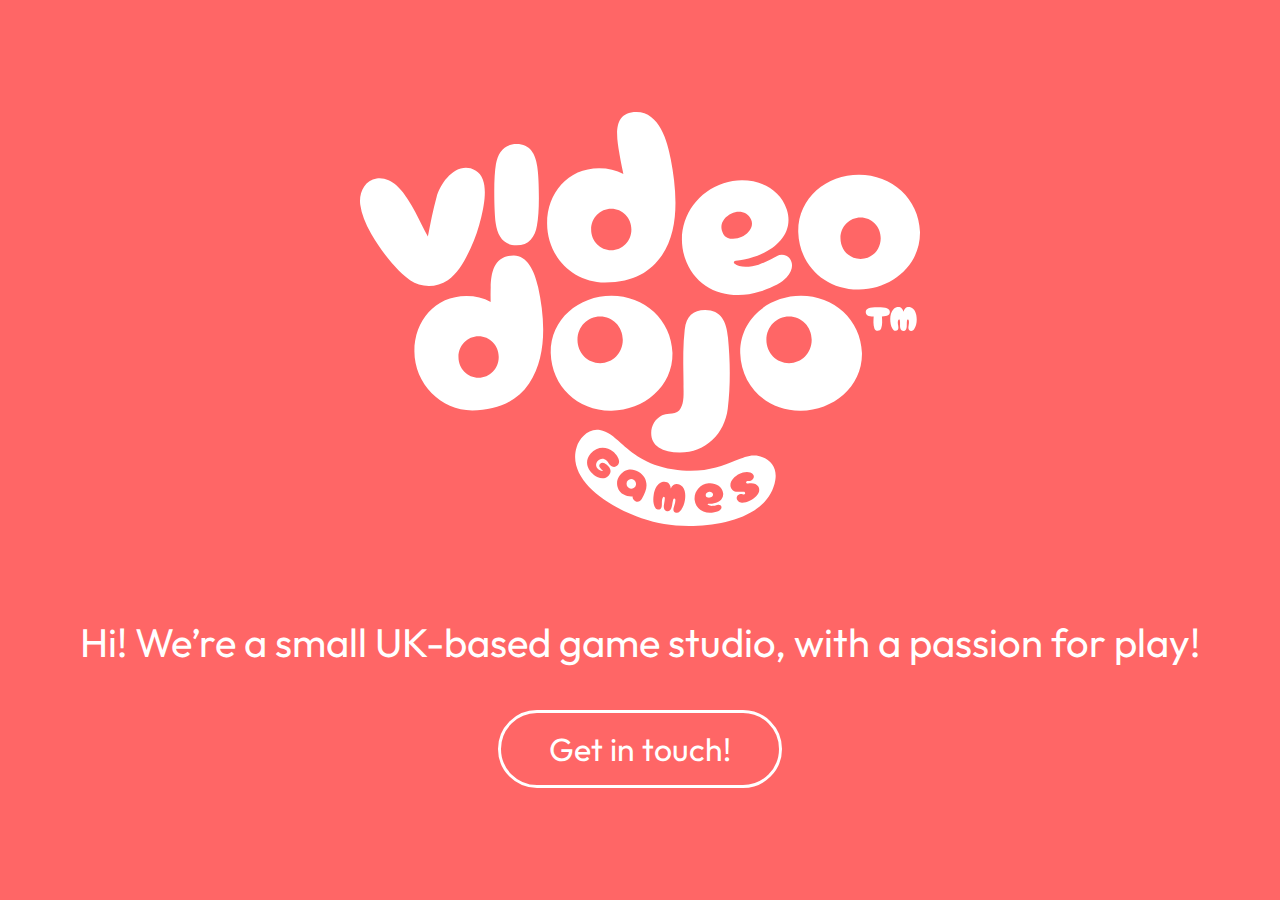
==== index.html @ 7e69c934 "landing page" ====
<!DOCTYPE html>
<html lang="en">
<head>
    <meta charset="UTF-8">
    <meta name="viewport" content="width=device-width, initial-scale=1.0">
    <link rel="preconnect" href="https://fonts.googleapis.com">
    <link rel="preconnect" href="https://fonts.gstatic.com" crossorigin>
    <link href="https://fonts.googleapis.com/css2?family=Outfit:wght@100..900&display=swap" rel="stylesheet">
    <title>VideoDojo Games</title>
    <style>
        html {
            --swatch-red: #FF6666;
            font-family: 'Outfit', system-ui;

            background-color: var(--swatch-red);
            color: white;
            height: 100vh;
            margin: 0;
            padding: 0;
            box-sizing: border-box;
        }

        body {
            display: grid;
            place-items: center;
            height: 100%;
            margin: 0;
            padding: 0;
        }

        main {
            display: flex;
            flex-direction: column;
            padding-inline: 1rem;
            align-items: center;
            gap: 1rem;
            & h1 {
                font-size: 2.5rem;
                font-weight: 400;
            }
        }

        a.button:any-link {
            transition-property: color, background-color;
            transition-duration: 100ms;
            text-decoration: none;
            background-color: var(--swatch-red);
            color: inherit;
            display: flex;
            font-size: 2rem;
            border: 3px solid white;
            padding: 1rem 3rem;
            border-radius: 500rem;
            &:hover {
                color: var(--swatch-red);
                background-color: white;
            }
        }

        img {
            max-width: 35rem;
            margin-block-end: 3rem;
        }
    </style>
</head>
<body>
    <main>
        <img src="/videodojo-games-logo.svg" alt="VideoDojo Games">
        <h1>Hi! We’re a small UK-based game studio, with a passion for play!</h1>
        <a href="mailto:hello@videodojo.games" class="button">Get in touch!</a>
    </main>
</body>
</html>
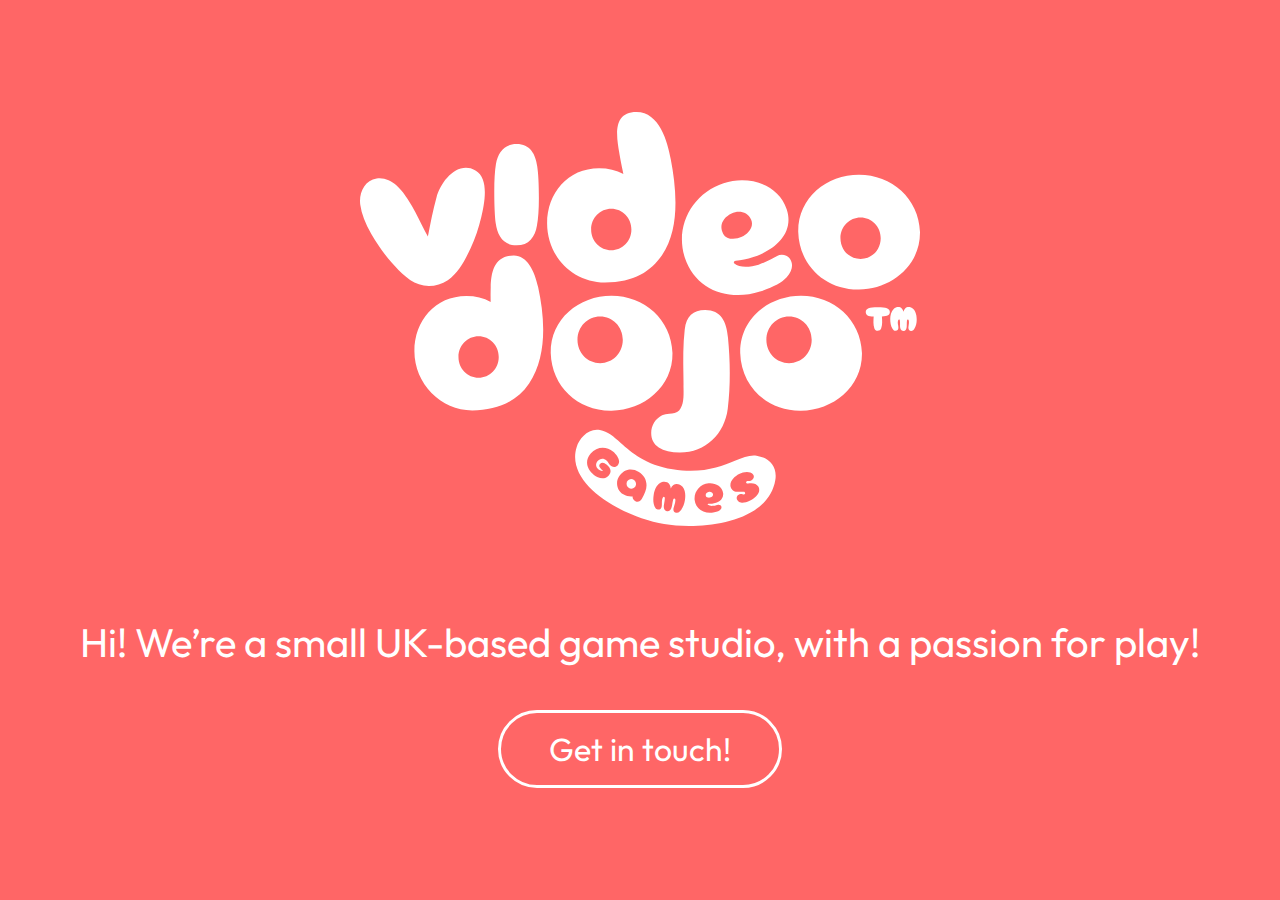
==== commit 8ff070ce: "fix responsiveness" ====
--- a/index.html
+++ b/index.html
@@ -37,6 +37,7 @@
             & h1 {
                 font-size: 2.5rem;
                 font-weight: 400;
+                text-align: center;
             }
         }
 
@@ -58,6 +59,7 @@
         }
 
         img {
+            width: 100%;
             max-width: 35rem;
             margin-block-end: 3rem;
         }
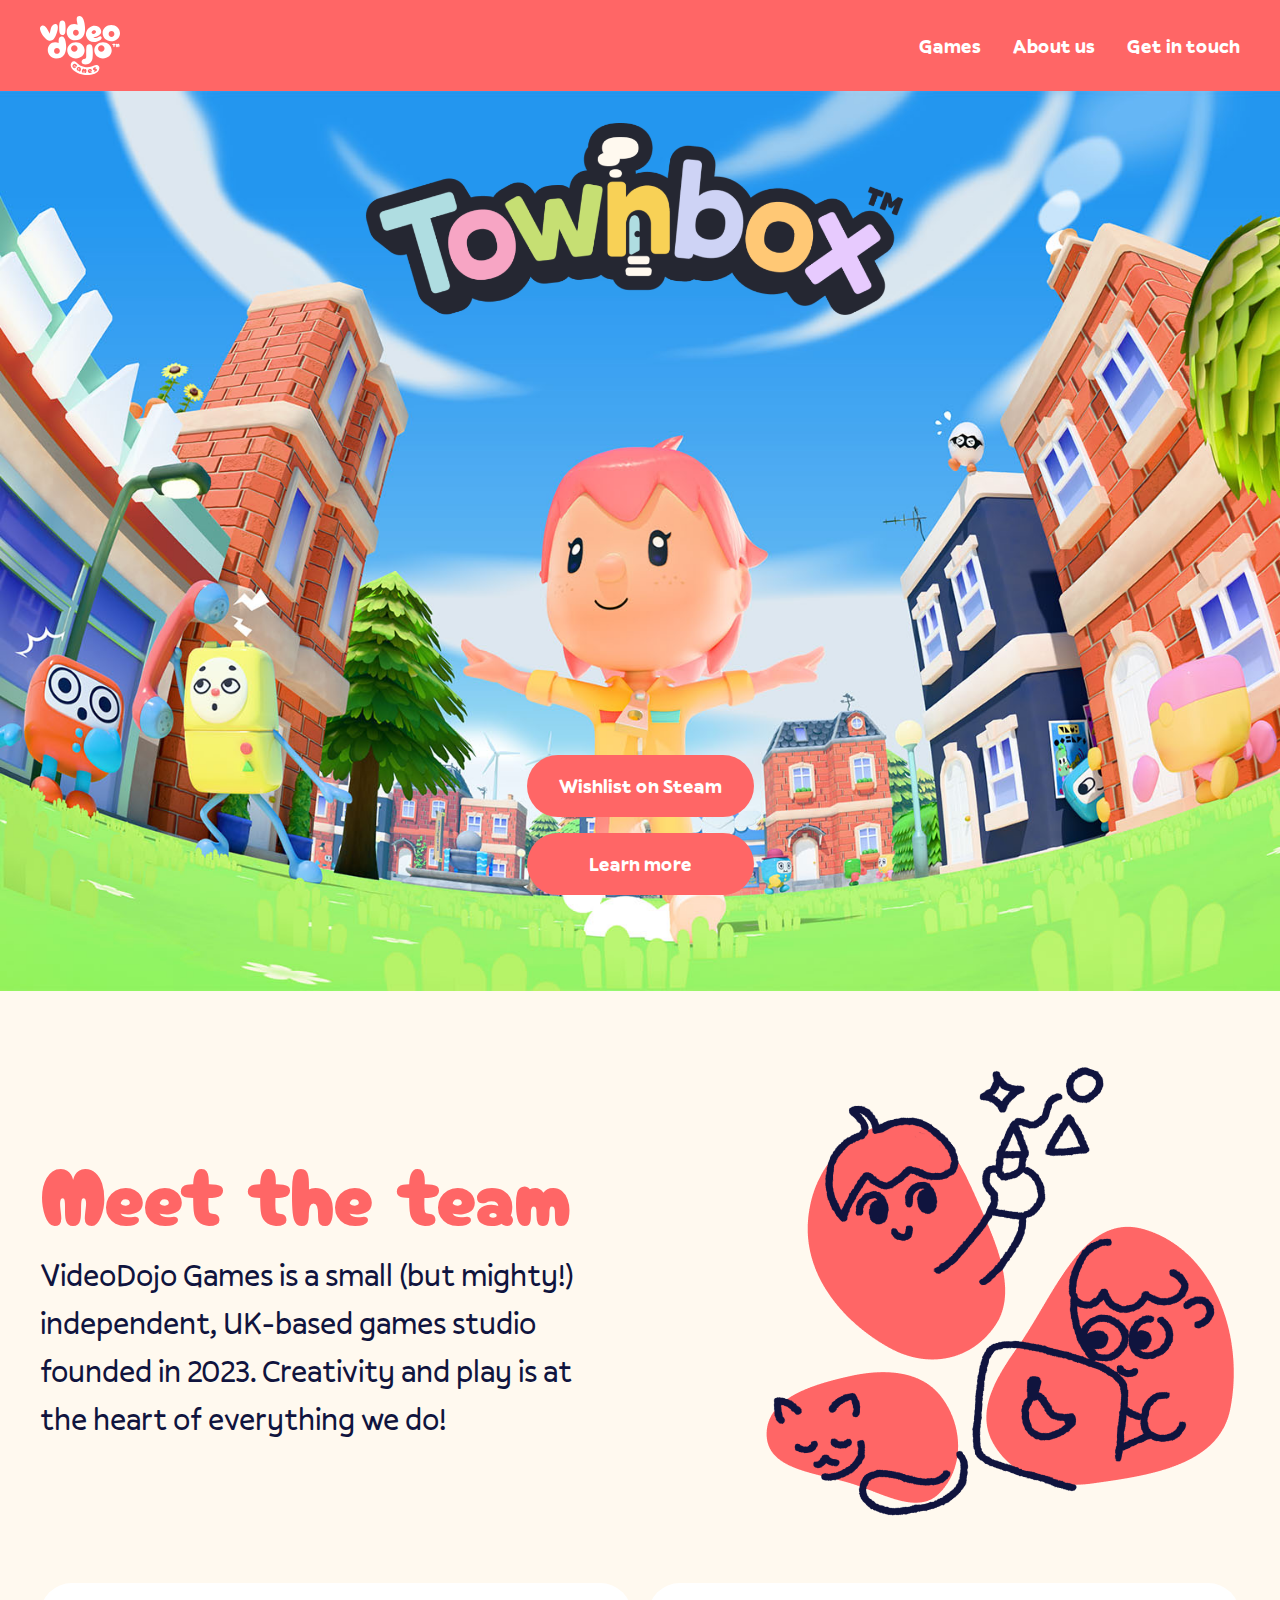
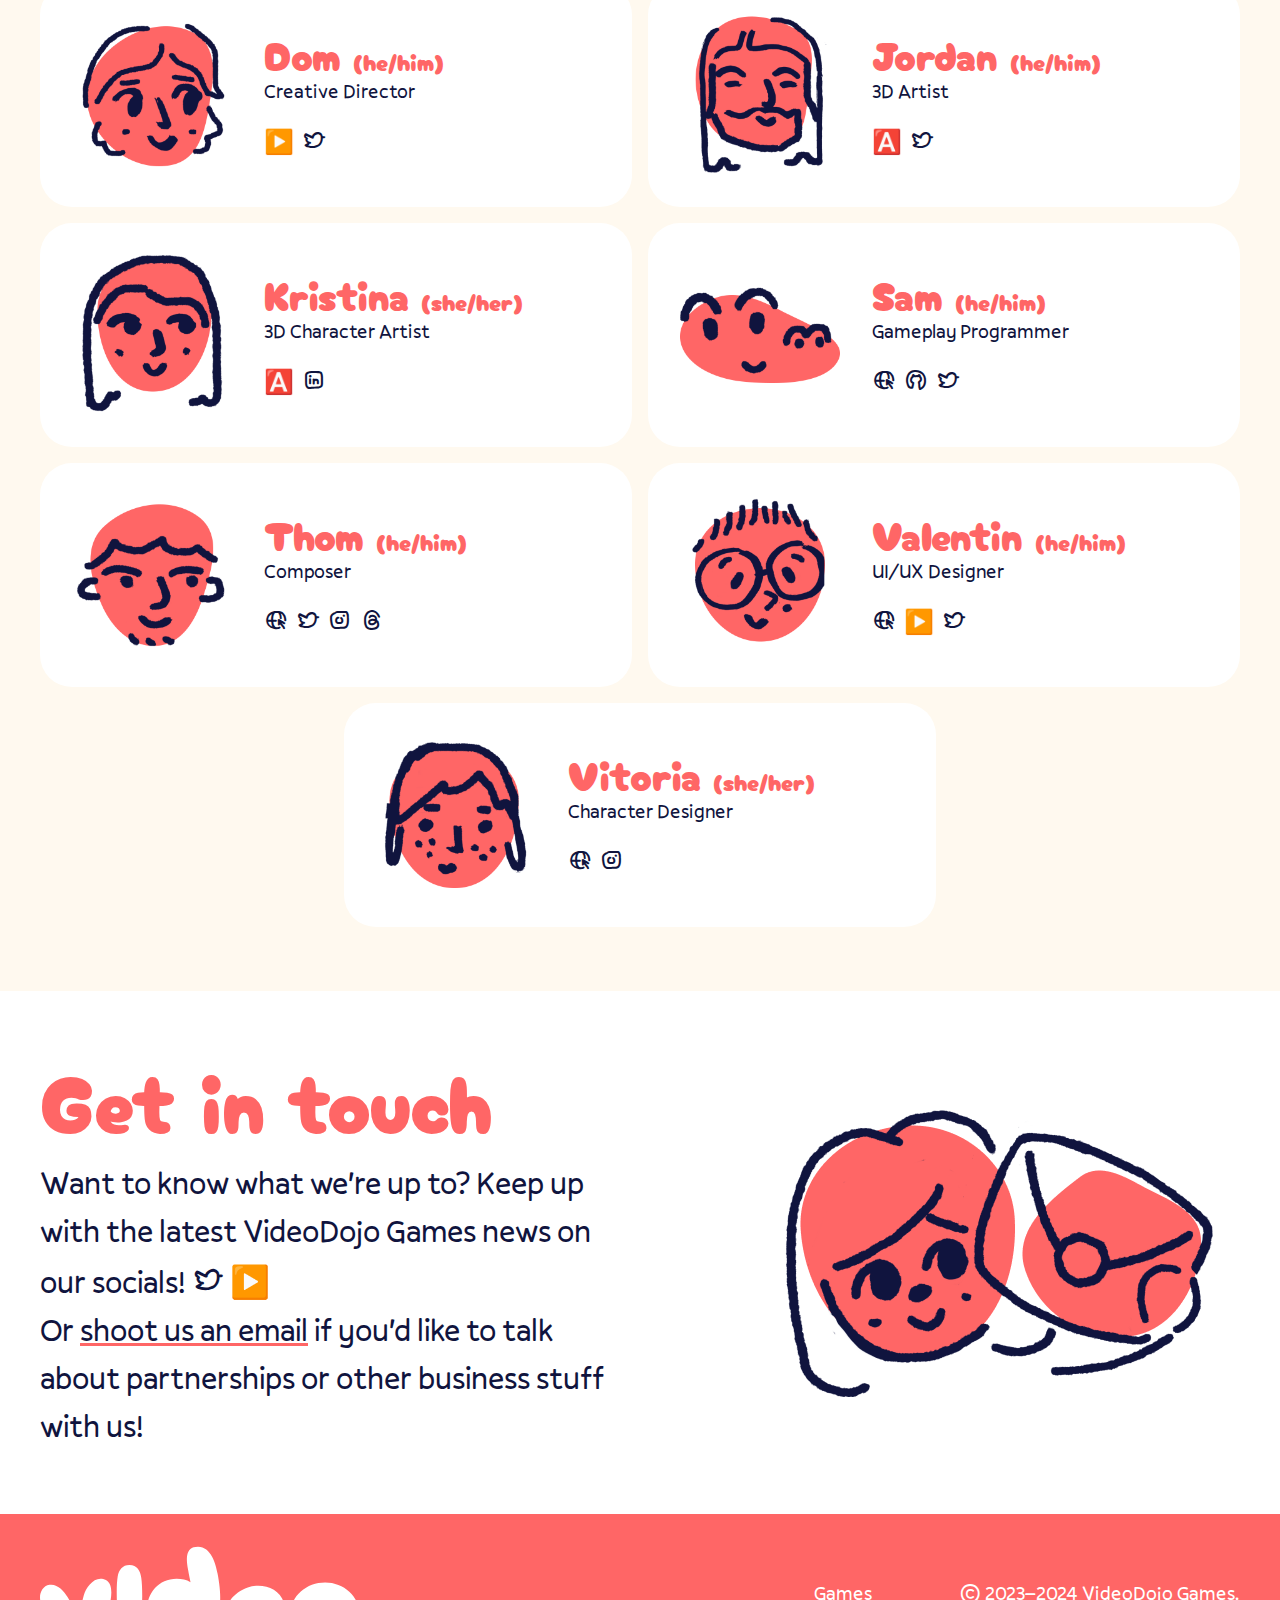
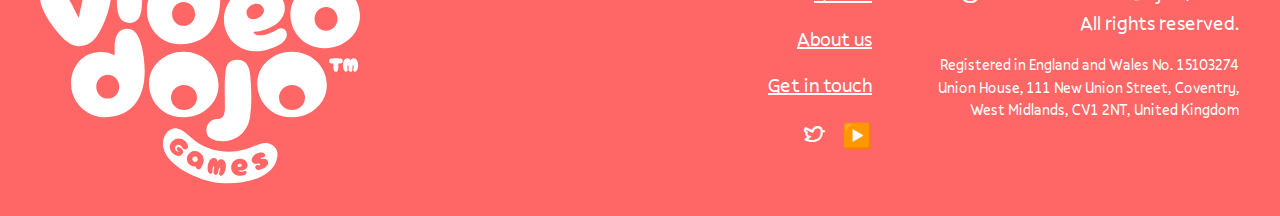
==== commit 460b300c: "final website" ====
--- a/index.html
+++ b/index.html
@@ -5,71 +5,241 @@
     <meta name="viewport" content="width=device-width, initial-scale=1.0">
     <link rel="preconnect" href="https://fonts.googleapis.com">
     <link rel="preconnect" href="https://fonts.gstatic.com" crossorigin>
-    <link href="https://fonts.googleapis.com/css2?family=Outfit:wght@100..900&display=swap" rel="stylesheet">
-    <title>VideoDojo Games</title>
-    <style>
-        html {
-            --swatch-red: #FF6666;
-            font-family: 'Outfit', system-ui;
-
-            background-color: var(--swatch-red);
-            color: white;
-            height: 100vh;
-            margin: 0;
-            padding: 0;
-            box-sizing: border-box;
-        }
-
-        body {
-            display: grid;
-            place-items: center;
-            height: 100%;
-            margin: 0;
-            padding: 0;
-        }
-
-        main {
-            display: flex;
-            flex-direction: column;
-            padding-inline: 1rem;
-            align-items: center;
-            gap: 1rem;
-            & h1 {
-                font-size: 2.5rem;
-                font-weight: 400;
-                text-align: center;
-            }
-        }
-
-        a.button:any-link {
-            transition-property: color, background-color;
-            transition-duration: 100ms;
-            text-decoration: none;
-            background-color: var(--swatch-red);
-            color: inherit;
-            display: flex;
-            font-size: 2rem;
-            border: 3px solid white;
-            padding: 1rem 3rem;
-            border-radius: 500rem;
-            &:hover {
-                color: var(--swatch-red);
-                background-color: white;
-            }
-        }
-
-        img {
-            width: 100%;
-            max-width: 35rem;
-            margin-block-end: 3rem;
-        }
-    </style>
+    <link href="https://fonts.googleapis.com/css2?family=Cherry+Bomb+One&family=Lilita+One&display=swap" rel="stylesheet">
+    <link rel="stylesheet" href="style.css">
+    <link rel="stylesheet" href="/data/js/photoswipe.css">
+    <title>Home — VideoDojo Games</title>
 </head>
 <body>
+    <header>
+    <nav>
+        <details class="dropdown">
+            <summary>
+                <span class="icon"></span>
+            </summary>
+            <menu>
+                <a href="/#townbox" class="button"><li>Games</li></a>
+                <a href="/#about-us" class="button"><li>About us</li></a>
+                <a href="/#contact" class="button"><li>Get in touch</li></a>
+            </menu>
+        </details>
+        <a href="/">
+            <img src="/data/img/brand/videodojo-games-logo.svg" alt="VideoDojo Games">
+        </a>
+        <span></span>
+        <menu>
+            <a href="/#townbox"><li>Games</li></a>
+            <a href="/#about-us"><li>About us</li></a>
+            <a href="/#contact"><li>Get in touch</li></a>
+        </menu>
+    </nav>
+</header>
     <main>
-        <img src="/videodojo-games-logo.svg" alt="VideoDojo Games">
-        <h1>Hi! We’re a small UK-based game studio, with a passion for play!</h1>
-        <a href="mailto:hello@videodojo.games" class="button">Get in touch!</a>
-    </main>
+<section id="townbox">
+    <img src="/data/img/townbox_logo.png" alt="Townbox" class="townbox-logo">
+    <div class="vertical-group">
+        <a href="https://store.steampowered.com/app/2906440/Townbox/" class="button">Wishlist on Steam</a>
+        <a href="/games/townbox/" class="button">Learn more</a>
+    </div>
+</section>
+
+<section id="about-us" class="theme-cream">
+    <div class="hero-layout">
+        <div class="hero-summary">
+            <h1>Meet the team</h1>
+            <p>VideoDojo Games is a small (but mighty!) independent, UK-based games studio founded in 2023. Creativity and play is at the heart of everything we do!</p>
+        </div>
+        <div class="hero-illustration">
+            <img src="/data/img/brand/meet-the-team.png" alt="">
+        </div>
+    </div>
+    <div class="team-grid">
+        
+            <article class="team-card">
+                <img src="/data/img/brand/portraits/dom.png" alt="">
+                <div>
+                    <h3>Dom <span class="mini-text">(he/him)</span></h3>
+                    <p>Creative Director</p>
+                    <div class="team-links">
+                        
+                            <a href="https://www.youtube.com/@VideoDojoPro" class="icon" title="YouTube channel">▶️</a>
+                        
+                            <a href="https://www.twitter.com/VideoDojoPro" class="icon" title="Twitter">🐦</a>
+                        
+                    </div>
+                </div>
+            </article>
+        
+            <article class="team-card">
+                <img src="/data/img/brand/portraits/jordan.png" alt="">
+                <div>
+                    <h3>Jordan <span class="mini-text">(he/him)</span></h3>
+                    <p>3D Artist</p>
+                    <div class="team-links">
+                        
+                            <a href="https://www.artstation.com/jordzz" class="icon" title="ArtStation">🅰️</a>
+                        
+                            <a href="https://www.twitter.com/jordanf3d" class="icon" title="Twitter">🐦</a>
+                        
+                    </div>
+                </div>
+            </article>
+        
+            <article class="team-card">
+                <img src="/data/img/brand/portraits/kristina.png" alt="">
+                <div>
+                    <h3>Kristina <span class="mini-text">(she/her)</span></h3>
+                    <p>3D Character Artist</p>
+                    <div class="team-links">
+                        
+                            <a href="https://kristinakoeva.artstation.com/" class="icon" title="ArtStation">🅰️</a>
+                        
+                            <a href="https://www.linkedin.com/in/kristinakoeva/" class="icon" title="LinkedIn">💼</a>
+                        
+                    </div>
+                </div>
+            </article>
+        
+            <article class="team-card">
+                <img src="/data/img/brand/portraits/sam.png" alt="">
+                <div>
+                    <h3>Sam <span class="mini-text">(he/him)</span></h3>
+                    <p>Gameplay Programmer</p>
+                    <div class="team-links">
+                        
+                            <a href="https://dicemaster5.github.io/website/" class="icon" title="Website">🌐</a>
+                        
+                            <a href="https://github.com/dicemaster5" class="icon" title="GitHub">🐈</a>
+                        
+                            <a href="https://x.com/DicedBasilisk" class="icon" title="Twitter">🐦</a>
+                        
+                    </div>
+                </div>
+            </article>
+        
+            <article class="team-card">
+                <img src="/data/img/brand/portraits/thom.png" alt="">
+                <div>
+                    <h3>Thom <span class="mini-text">(he/him)</span></h3>
+                    <p>Composer</p>
+                    <div class="team-links">
+                        
+                            <a href="https://thomrobsonmusic.com/" class="icon" title="Website">🌐</a>
+                        
+                            <a href="https://www.twitter.com/thomrobsonmusic" class="icon" title="Twitter">🐦</a>
+                        
+                            <a href="https://www.instagram.com/thomrobsonmusic/" class="icon" title="Instagram">📷</a>
+                        
+                            <a href="https://www.threads.net/@thomrobsonmusic" class="icon" title="Threads">🧶</a>
+                        
+                    </div>
+                </div>
+            </article>
+        
+            <article class="team-card">
+                <img src="/data/img/brand/portraits/valentin.png" alt="">
+                <div>
+                    <h3>Valentin <span class="mini-text">(he/him)</span></h3>
+                    <p>UI/UX Designer</p>
+                    <div class="team-links">
+                        
+                            <a href="https://voxy.space" class="icon" title="Website">🌐</a>
+                        
+                            <a href="https://www.youtube.com/@voxybuns" class="icon" title="YouTube channel">▶️</a>
+                        
+                            <a href="https://x.com/Voxybuns" class="icon" title="Twitter">🐦</a>
+                        
+                    </div>
+                </div>
+            </article>
+        
+            <article class="team-card">
+                <img src="/data/img/brand/portraits/vitoria.png" alt="">
+                <div>
+                    <h3>Vitoria <span class="mini-text">(she/her)</span></h3>
+                    <p>Character Designer</p>
+                    <div class="team-links">
+                        
+                            <a href="https://vitoriabas.com" class="icon" title="Website">🌐</a>
+                        
+                            <a href="https://www.instagram.com/basvii/" class="icon" title="Instagram">📷</a>
+                        
+                    </div>
+                </div>
+            </article>
+        
+    </div>
+</section>
+
+<section id="contact" class="constrained-area">
+    <div class="hero-layout">
+        <div class="hero-summary">
+            <h1>Get in touch</h1>
+            <p>
+                Want to know what we're up to? Keep up with the latest VideoDojo Games news on our socials! 
+                    <a href="https://twitter.com/VideoDojoGames" class="icon" title="Twitter">🐦</a>
+                    <a href="https://www.youtube.com/@TownboxGame" class="icon" title="YouTube">▶️</a>
+            </p>
+            <p>
+                Or <a href="mailto:hello@videodojo.games">shoot us an email</a> if you'd like to talk about partnerships or other business stuff with us!
+            </p>
+        </div>
+        <div class="hero-illustration">
+            <img src="/data/img/brand/get-in-touch.png" alt="">
+        </div>
+    </div>
+</section>
+</main>
+    <footer>
+    <nav>
+        <div class="footer-logo">
+            <img src="/data/img/brand/footer-logo.svg" alt="VideoDojo Games" id="footer-logo">
+            <img src="/data/img/brand/footer-pupil.svg" alt="" class="footer-logo-eye">
+            <img src="/data/img/brand/footer-pupil.svg" alt="" class="footer-logo-eye">
+        </div>
+        <menu>
+            <li><a href="/#townbox">Games</a></li>
+            <li><a href="/#about-us">About us</a></li>
+            <li><a href="/#contact">Get in touch</a></li>
+            <li class="socials">
+                <a href="https://www.twitter.com/VideoDojoGames" class="icon" title="Twitter">🐦</a>
+                <a href="https://www.youtube.com/@TownboxGame" class="icon" title="YouTube">▶️</a>
+            </li>
+
+        </menu>
+        <menu>
+            <li><p>© 2023–2024 VideoDojo Games.<br>All rights reserved.</p></li>
+            <li><p class="small-text">
+                Registered in England and Wales No. 15103274<br>
+                Union House, 111 New Union Street, Coventry, West Midlands, CV1 2NT, United Kingdom
+            </p></li>
+        </menu>
+        <img src="/data/img/brand/videodojo-games-logo.svg" alt="VideoDojo Games" class="footer-logo-static">
+    </nav>
+</footer>
+
+<script>
+    document.addEventListener('mousemove', (e) => {
+        const mouseX = e.clientX
+        const mouseY = e.clientY
+
+        const eyes = document.querySelectorAll(".footer-logo-eye");
+        eyes.forEach((eye) => {
+            var rect = eye.getBoundingClientRect();
+            var anchorX = rect.left + rect.width / 2;
+            var anchorY = rect.top + rect.height / 2;
+            var angleDeg = angle(mouseX, mouseY, anchorX, anchorY);
+            eye.style.transform = "rotate(" + (90 + angleDeg) + "deg)";
+        })
+    })
+
+    function angle(cx, cy, ex, ey) {
+        const dy = ey - cy;
+        const dx = ex - cx;
+        const rad = Math.atan2(dy, dx);
+        const deg = rad * 180 / Math.PI;
+        return deg;
+    }
+</script>
 </body>
 </html>--- a/style.css
+++ b/style.css
@@ -0,0 +1,478 @@
+@charset "UTF-8";
+*, *::before, *::after {
+  box-sizing: border-box;
+}
+
+* {
+  margin: 0;
+}
+
+body {
+  line-height: 1.5;
+  -webkit-font-smoothing: antialiased;
+}
+
+img, picture, video, canvas, svg {
+  display: block;
+  max-width: 100%;
+  margin: 0;
+}
+
+input, button, textarea, select {
+  font: inherit;
+}
+
+p, h1, h2, h3, h4, h5, h6 {
+  overflow-wrap: break-word;
+}
+
+#root, #__next {
+  isolation: isolate;
+}
+
+@font-face {
+  font-family: "Pally";
+  src: url("/data/font/Pally-Regular.woff2") format("woff2"), url("/data/font/Pally-Regular.woff") format("woff");
+  font-weight: 400;
+  font-display: swap;
+  font-style: normal;
+}
+@font-face {
+  font-family: "Pally";
+  src: url("/data/font/Pally-Medium.woff2") format("woff2"), url("/data/font/Pally-Medium.woff") format("woff");
+  font-weight: 500;
+  font-display: swap;
+  font-style: normal;
+}
+@font-face {
+  font-family: "Pally";
+  src: url("/data/font/Pally-Bold.woff2") format("woff2"), url("/data/font/Pally-Bold.woff") format("woff");
+  font-weight: 700;
+  font-display: swap;
+  font-style: normal;
+}
+@font-face {
+  font-family: "VideoDojo Icons";
+  src: url("/data/font/videodojo.woff") format("woff");
+  font-weight: 400;
+  font-display: swap;
+  font-style: normal;
+}
+:root {
+  scroll-behavior: smooth;
+  --swatch-vd-red: #FF6666;
+  --swatch-vd-white: #FFFFFF;
+  --swatch-vd-cream: #FFF9EF;
+  --swatch-vd-ink: #10143E;
+  --color-text: var(--swatch-vd-ink);
+  --color-accent: var(--swatch-vd-red);
+  --color-container: transparent;
+  --size-px: 1px;
+  --size-2px: 2px;
+  --size-25: 0.25rem;
+  --size-50: 0.5rem;
+  --size-75: 0.75rem;
+  --size-100: 1rem;
+  --size-125: 1.25rem;
+  --size-150: 1.5rem;
+  --size-200: 2rem;
+  --size-250: 2.5rem;
+  --size-300: 3rem;
+  --size-400: 4rem;
+  --size-500: 5rem;
+  --size-600: 6rem;
+  --size-700: 7rem;
+  --size-800: 8rem;
+  --size-900: 9rem;
+  --size-1000: 10rem;
+}
+
+body {
+  font-family: "Pally", system-ui, -apple-system, sans-serif;
+  font-size: var(--size-125);
+  line-height: 1.5;
+  color: var(--color-text);
+  text-decoration-color: var(--color-accent);
+}
+
+a:any-link {
+  color: inherit;
+}
+
+.icon {
+  font-family: "VideoDojo Icons";
+  font-size: var(--size-150);
+  font-weight: 400;
+  color: inherit;
+}
+
+header, footer {
+  display: grid;
+  grid-template-columns: 1fr min(1200px, 100%) 1fr;
+  padding-inline: var(--size-100);
+  background: var(--swatch-vd-red);
+  color: var(--swatch-vd-white);
+  --color-accent: var(--swatch-vd-white);
+}
+
+:is(header, footer) > * {
+  grid-column: 2;
+}
+
+header {
+  padding-block: var(--size-100);
+}
+header nav {
+  display: flex;
+  flex-direction: row;
+  justify-content: space-between;
+  align-items: center;
+}
+header img {
+  max-width: var(--size-500);
+}
+header menu {
+  list-style: none;
+  display: none;
+  flex-direction: row;
+  gap: var(--size-200);
+  align-items: center;
+  font-weight: bold;
+}
+header menu > a:any-link {
+  text-decoration: none;
+}
+header menu > a:any-link:hover {
+  text-decoration: underline;
+}
+
+footer {
+  padding-block: var(--size-200);
+}
+footer nav {
+  display: flex;
+  flex-direction: column;
+  gap: var(--size-200);
+}
+footer .footer-logo-static {
+  width: 100%;
+  display: block;
+}
+footer .footer-logo {
+  display: none;
+  max-width: 20rem;
+  position: relative;
+}
+footer .footer-logo-eye {
+  position: absolute;
+  left: 118px;
+  top: 112px;
+}
+footer .footer-logo-eye:last-of-type {
+  position: absolute;
+  left: 226px;
+  top: 112px;
+}
+footer menu {
+  padding: 0;
+  list-style: none;
+  display: flex;
+  flex-direction: column;
+  gap: var(--size-50);
+  align-items: flex-start;
+  text-align: start;
+}
+footer menu .socials {
+  display: flex;
+  gap: var(--size-100);
+}
+footer menu .socials a {
+  text-decoration: none;
+}
+
+details.dropdown {
+  position: relative;
+}
+details.dropdown summary {
+  list-style: none;
+  cursor: pointer;
+}
+details.dropdown summary > .icon::before {
+  content: "🗄️";
+}
+details.dropdown menu {
+  --color-accent: var(--swatch-vd-red);
+  background-color: var(--color-accent);
+  display: flex;
+  flex-direction: column;
+  gap: 0;
+  width: max-content;
+  padding: 0.5rem 0;
+  position: absolute;
+  border-radius: 1rem;
+  overflow: hidden;
+  z-index: 1000;
+  margin-block-start: 2rem;
+}
+details.dropdown menu .button {
+  width: 100%;
+  text-align: start;
+  justify-content: flex-start;
+  border-radius: 0;
+}
+
+details[open].dropdown > summary > .icon::before {
+  content: "❌";
+}
+
+details.dropdown > summary::-webkit-details-marker {
+  display: none;
+}
+
+section, article {
+  background: var(--color-container);
+}
+
+.small-text {
+  font-size: 0.75em;
+}
+
+@media screen and (min-width: 1280px) {
+  header menu {
+    display: flex;
+  }
+  header details.dropdown {
+    display: none;
+  }
+  footer {
+    padding-block: var(--size-400);
+  }
+  footer nav {
+    display: grid;
+    grid-template-rows: 1fr;
+    grid-template-columns: 1fr repeat(2, 20rem);
+    gap: 3rem;
+  }
+  footer .footer-logo-static {
+    display: none;
+  }
+  footer .footer-logo {
+    display: block;
+    max-width: 20rem;
+    position: relative;
+    margin-block: -2rem;
+  }
+  footer .footer-logo-eye {
+    position: absolute;
+    left: 118px;
+    top: 112px;
+  }
+  footer .footer-logo-eye:last-of-type {
+    position: absolute;
+    left: 226px;
+    top: 112px;
+  }
+  footer menu {
+    list-style: none;
+    display: flex;
+    flex-direction: column;
+    gap: var(--size-100);
+    align-items: flex-end;
+    text-align: end;
+    justify-content: flex-start;
+  }
+}
+h1, h2, h3, h4, h5, h6 {
+  font-family: "Cherry Bomb One", system-ui, -apple-system, sans-serif;
+  font-weight: 400;
+  line-height: 1.1;
+  text-wrap: balance;
+  color: var(--color-accent);
+}
+
+h1 {
+  font-size: var(--size-400);
+}
+h1:not(:last-child) {
+  margin-block-end: var(--size-100);
+}
+
+h3 {
+  font-size: var(--size-200);
+}
+h3 > span {
+  font-size: var(--size-100);
+}
+
+a:any-link {
+  color: inherit;
+  text-decoration-color: var(--color-accent);
+}
+
+@media screen and (min-width: 1280px) {
+  h1 {
+    font-size: var(--size-500);
+  }
+  h3 {
+    font-size: var(--size-250);
+  }
+  h3 > span {
+    font-size: var(--size-150);
+  }
+}
+section {
+  display: grid;
+  grid-template-columns: 1fr min(1200px, 100%) 1fr;
+  padding-block: var(--size-400);
+  padding-inline: var(--size-100);
+}
+section > * {
+  grid-column: 2;
+}
+
+.hero-layout {
+  display: grid;
+  grid-template-rows: max-content 1fr;
+  grid-template-columns: 1fr;
+  gap: var(--size-100);
+  align-items: center;
+}
+
+.hero-summary > p {
+  font-size: var(--size-150);
+}
+
+.hero-illustration {
+  display: flex;
+  justify-content: center;
+  grid-row: 1;
+  grid-column: 1;
+}
+
+.team-grid {
+  display: grid;
+  grid-template-columns: 1fr;
+  gap: var(--size-100);
+  margin-block-start: var(--size-300);
+}
+
+.team-card {
+  --color-container: var(--swatch-vd-white);
+  grid-column: span 2;
+  display: flex;
+  flex-direction: column;
+  gap: var(--size-200);
+  align-items: center;
+  padding: var(--size-200);
+  border-radius: var(--size-200);
+}
+.team-card img {
+  max-height: var(--size-1000);
+}
+.team-card div {
+  display: flex;
+  flex-direction: column;
+  align-items: center;
+}
+.team-card .team-links {
+  margin-block-start: var(--size-100);
+  display: flex;
+  flex-direction: row;
+  gap: var(--size-50);
+}
+.team-card .team-links a {
+  text-decoration: none;
+}
+
+.vertical-group {
+  display: flex;
+  flex-direction: column;
+  align-items: stretch;
+  gap: var(--size-100);
+}
+
+#townbox {
+  min-height: 100vh;
+  background-image: url("/data/img/townbox_hero.jpg");
+  background-position: bottom;
+  background-repeat: no-repeat;
+  background-size: cover;
+  display: flex;
+  padding-block-start: 2rem;
+  padding-block-end: 6rem;
+  flex-direction: column;
+  align-items: center;
+  justify-content: space-between;
+}
+#townbox > .townbox-logo {
+  max-height: 12rem;
+}
+
+#contact a.icon:any-link {
+  display: inline;
+  text-decoration: none;
+  font-size: var(--size-150);
+}
+
+@media screen and (min-width: 1280px) {
+  .hero-layout {
+    display: grid;
+    grid-template-rows: 1fr;
+    grid-template-columns: 1fr 1fr;
+    gap: var(--size-200);
+    align-items: center;
+  }
+  .hero-summary > p {
+    font-size: var(--size-200);
+  }
+  .hero-illustration {
+    display: flex;
+    justify-content: end;
+    grid-row: 1;
+    grid-column: 2;
+  }
+  .team-grid {
+    display: grid;
+    grid-template-columns: 1fr 1fr 1fr 1fr;
+    gap: var(--size-100);
+    margin-block-start: var(--size-300);
+  }
+  .team-card {
+    flex-direction: row;
+  }
+  .team-card div {
+    align-items: flex-start;
+  }
+  .team-card:last-child {
+    grid-column-end: 4;
+  }
+  #contact a.icon:any-link {
+    display: inline;
+    text-decoration: none;
+    font-size: var(--size-200);
+  }
+}
+a.button:any-link {
+  transition-property: transform, background;
+  transition-duration: 0.1s;
+  color: var(--color-text);
+  --color-text: var(--swatch-vd-white);
+  display: inline-flex;
+  justify-content: center;
+  align-items: center;
+  background: var(--color-accent);
+  padding: var(--size-100) var(--size-200);
+  border-radius: var(--size-1000);
+  text-decoration: none;
+  font-weight: bold;
+}
+a.button:any-link:hover {
+  transform: scale(1.05);
+  background: #FF9684;
+}
+
+.theme-cream {
+  --color-container: var(--swatch-vd-cream);
+}
+
+/*# sourceMappingURL=style.css.map */--- a/data/js/photoswipe.css
+++ b/data/js/photoswipe.css
@@ -0,0 +1,424 @@
+/*! PhotoSwipe main CSS by Dmytro Semenov | photoswipe.com */
+
+.pswp {
+  --pswp-bg: #000;
+  --pswp-placeholder-bg: #222;
+  
+
+  --pswp-root-z-index: 100000;
+  
+  --pswp-preloader-color: rgba(79, 79, 79, 0.4);
+  --pswp-preloader-color-secondary: rgba(255, 255, 255, 0.9);
+  
+  /* defined via js:
+  --pswp-transition-duration: 333ms; */
+  
+  --pswp-icon-color: #fff;
+  --pswp-icon-color-secondary: #4f4f4f;
+  --pswp-icon-stroke-color: #4f4f4f;
+  --pswp-icon-stroke-width: 2px;
+
+  --pswp-error-text-color: var(--pswp-icon-color);
+}
+
+
+/*
+	Styles for basic PhotoSwipe (pswp) functionality (sliding area, open/close transitions)
+*/
+
+.pswp {
+	position: fixed;
+	top: 0;
+	left: 0;
+	width: 100%;
+	height: 100%;
+	z-index: var(--pswp-root-z-index);
+	display: none;
+	touch-action: none;
+	outline: 0;
+	opacity: 0.003;
+	contain: layout style size;
+	-webkit-tap-highlight-color: rgba(0, 0, 0, 0);
+}
+
+/* Prevents focus outline on the root element,
+  (it may be focused initially) */
+.pswp:focus {
+  outline: 0;
+}
+
+.pswp * {
+  box-sizing: border-box;
+}
+
+.pswp img {
+  max-width: none;
+}
+
+.pswp--open {
+	display: block;
+}
+
+.pswp,
+.pswp__bg {
+	transform: translateZ(0);
+	will-change: opacity;
+}
+
+.pswp__bg {
+  opacity: 0.005;
+	background: var(--pswp-bg);
+}
+
+.pswp,
+.pswp__scroll-wrap {
+	overflow: hidden;
+}
+
+.pswp__scroll-wrap,
+.pswp__bg,
+.pswp__container,
+.pswp__item,
+.pswp__content,
+.pswp__img,
+.pswp__zoom-wrap {
+	position: absolute;
+	top: 0;
+	left: 0;
+	width: 100%;
+	height: 100%;
+  grid-column: 1;
+}
+
+.pswp__img,
+.pswp__zoom-wrap {
+	width: auto;
+	height: auto;
+}
+
+.pswp--click-to-zoom.pswp--zoom-allowed .pswp__img {
+	cursor: -webkit-zoom-in;
+	cursor: -moz-zoom-in;
+	cursor: zoom-in;
+}
+
+.pswp--click-to-zoom.pswp--zoomed-in .pswp__img {
+	cursor: move;
+	cursor: -webkit-grab;
+	cursor: -moz-grab;
+	cursor: grab;
+}
+
+.pswp--click-to-zoom.pswp--zoomed-in .pswp__img:active {
+  cursor: -webkit-grabbing;
+  cursor: -moz-grabbing;
+  cursor: grabbing;
+}
+
+/* :active to override grabbing cursor */
+.pswp--no-mouse-drag.pswp--zoomed-in .pswp__img,
+.pswp--no-mouse-drag.pswp--zoomed-in .pswp__img:active,
+.pswp__img {
+	cursor: -webkit-zoom-out;
+	cursor: -moz-zoom-out;
+	cursor: zoom-out;
+}
+
+
+/* Prevent selection and tap highlights */
+.pswp__container,
+.pswp__img,
+.pswp__button,
+.pswp__counter {
+	-webkit-user-select: none;
+	-moz-user-select: none;
+	-ms-user-select: none;
+	user-select: none;
+}
+
+.pswp__item {
+	/* z-index for fade transition */
+	z-index: 1;
+	overflow: hidden;
+}
+
+.pswp__hidden {
+	display: none !important;
+}
+
+/* Allow to click through pswp__content element, but not its children */
+.pswp__content {
+  pointer-events: none;
+}
+.pswp__content > * {
+  pointer-events: auto;
+}
+
+
+/*
+
+  PhotoSwipe UI
+
+*/
+
+/*
+	Error message appears when image is not loaded
+	(JS option errorMsg controls markup)
+*/
+.pswp__error-msg-container {
+  display: grid;
+}
+.pswp__error-msg {
+	margin: auto;
+	font-size: 1em;
+	line-height: 1;
+	color: var(--pswp-error-text-color);
+}
+
+/*
+class pswp__hide-on-close is applied to elements that
+should hide (for example fade out) when PhotoSwipe is closed
+and show (for example fade in) when PhotoSwipe is opened
+ */
+.pswp .pswp__hide-on-close {
+	opacity: 0.005;
+	will-change: opacity;
+	transition: opacity var(--pswp-transition-duration) cubic-bezier(0.4, 0, 0.22, 1);
+	z-index: 10; /* always overlap slide content */
+	pointer-events: none; /* hidden elements should not be clickable */
+}
+
+/* class pswp--ui-visible is added when opening or closing transition starts */
+.pswp--ui-visible .pswp__hide-on-close {
+	opacity: 1;
+	pointer-events: auto;
+}
+
+/* <button> styles, including css reset */
+.pswp__button {
+	position: relative;
+	display: block;
+	width: 50px;
+	height: 60px;
+	padding: 0;
+	margin: 0;
+	overflow: hidden;
+	cursor: pointer;
+	background: none;
+	border: 0;
+	box-shadow: none;
+	opacity: 0.85;
+	-webkit-appearance: none;
+	-webkit-touch-callout: none;
+  grid-column: 1;
+}
+
+.pswp__button:hover,
+.pswp__button:active,
+.pswp__button:focus {
+  transition: none;
+  padding: 0;
+  background: none;
+  border: 0;
+  box-shadow: none;
+  opacity: 1;
+}
+
+.pswp__button:disabled {
+  opacity: 0.3;
+  cursor: auto;
+}
+
+.pswp__icn {
+  fill: var(--pswp-icon-color);
+  color: var(--pswp-icon-color-secondary);
+}
+
+.pswp__icn {
+  position: absolute;
+  top: 14px;
+  left: 9px;
+  width: 32px;
+  height: 32px;
+  overflow: hidden;
+  pointer-events: none;
+  grid-column: 1;
+}
+
+.pswp__icn-shadow {
+  stroke: var(--pswp-icon-stroke-color);
+  stroke-width: var(--pswp-icon-stroke-width);
+  fill: none;
+}
+
+.pswp__icn:focus {
+	outline: 0;
+}
+
+/*
+	div element that matches size of large image,
+	large image loads on top of it,
+	used when msrc is not provided
+*/
+div.pswp__img--placeholder,
+.pswp__img--with-bg {
+	background: var(--pswp-placeholder-bg);
+}
+
+.pswp__top-bar {
+	position: absolute;
+	left: 0;
+	top: 0;
+	width: 100%;
+	height: 60px;
+	display: flex;
+  flex-direction: row;
+  justify-content: flex-end;
+	z-index: 10;
+  grid-column: 1;
+
+	/* allow events to pass through top bar itself */
+	pointer-events: none !important;
+}
+.pswp__top-bar > * {
+  pointer-events: auto;
+  /* this makes transition significantly more smooth,
+     even though inner elements are not animated */
+  will-change: opacity;
+}
+
+
+/*
+
+  Close button
+
+*/
+.pswp__button--close {
+  margin-right: 6px;
+}
+
+
+/*
+
+  Arrow buttons
+
+*/
+.pswp__button--arrow {
+  position: absolute;
+  top: 0;
+  width: 75px;
+  height: 100px;
+  top: 50%;
+  margin-top: -50px;
+}
+
+.pswp__button--arrow:disabled {
+  display: none;
+  cursor: default;
+}
+
+.pswp__button--arrow .pswp__icn {
+  top: 50%;
+  margin-top: -30px;
+  width: 60px;
+  height: 60px;
+  background: none;
+  border-radius: 0;
+}
+
+.pswp--one-slide .pswp__button--arrow {
+  display: none;
+}
+
+/* hide arrows on touch screens */
+.pswp--touch .pswp__button--arrow {
+  visibility: hidden;
+}
+
+/* show arrows only after mouse was used */
+.pswp--has_mouse .pswp__button--arrow {
+  visibility: visible;
+}
+
+.pswp__button--arrow--prev {
+  right: auto;
+  left: 0px;
+}
+
+.pswp__button--arrow--next {
+  right: 0px;
+}
+.pswp__button--arrow--next .pswp__icn {
+  left: auto;
+  right: 14px;
+  /* flip horizontally */
+  transform: scale(-1, 1);
+}
+
+/*
+
+  Zoom button
+
+*/
+.pswp__button--zoom {
+  display: none;
+}
+
+.pswp--zoom-allowed .pswp__button--zoom {
+  display: block;
+}
+
+/* "+" => "-" */
+.pswp--zoomed-in .pswp__zoom-icn-bar-v {
+  display: none;
+}
+
+
+/*
+
+  Loading indicator
+
+*/
+.pswp__preloader {
+  position: relative;
+  overflow: hidden;
+  width: 50px;
+  height: 60px;
+  margin-right: auto;
+}
+
+.pswp__preloader .pswp__icn {
+  opacity: 0;
+  transition: opacity 0.2s linear;
+  animation: pswp-clockwise 600ms linear infinite;
+}
+
+.pswp__preloader--active .pswp__icn {
+  opacity: 0.85;
+}
+
+@keyframes pswp-clockwise {
+  0% { transform: rotate(0deg); }
+  100% { transform: rotate(360deg); }
+}
+
+
+/*
+
+  "1 of 10" counter
+
+*/
+.pswp__counter {
+  height: 30px;
+  margin-top: 15px;
+  margin-inline-start: 20px;
+  font-size: 14px;
+  line-height: 30px;
+  color: var(--pswp-icon-color);
+  text-shadow: 1px 1px 3px var(--pswp-icon-color-secondary);
+  opacity: 0.85;
+}
+
+.pswp--one-slide .pswp__counter {
+  display: none;
+}
